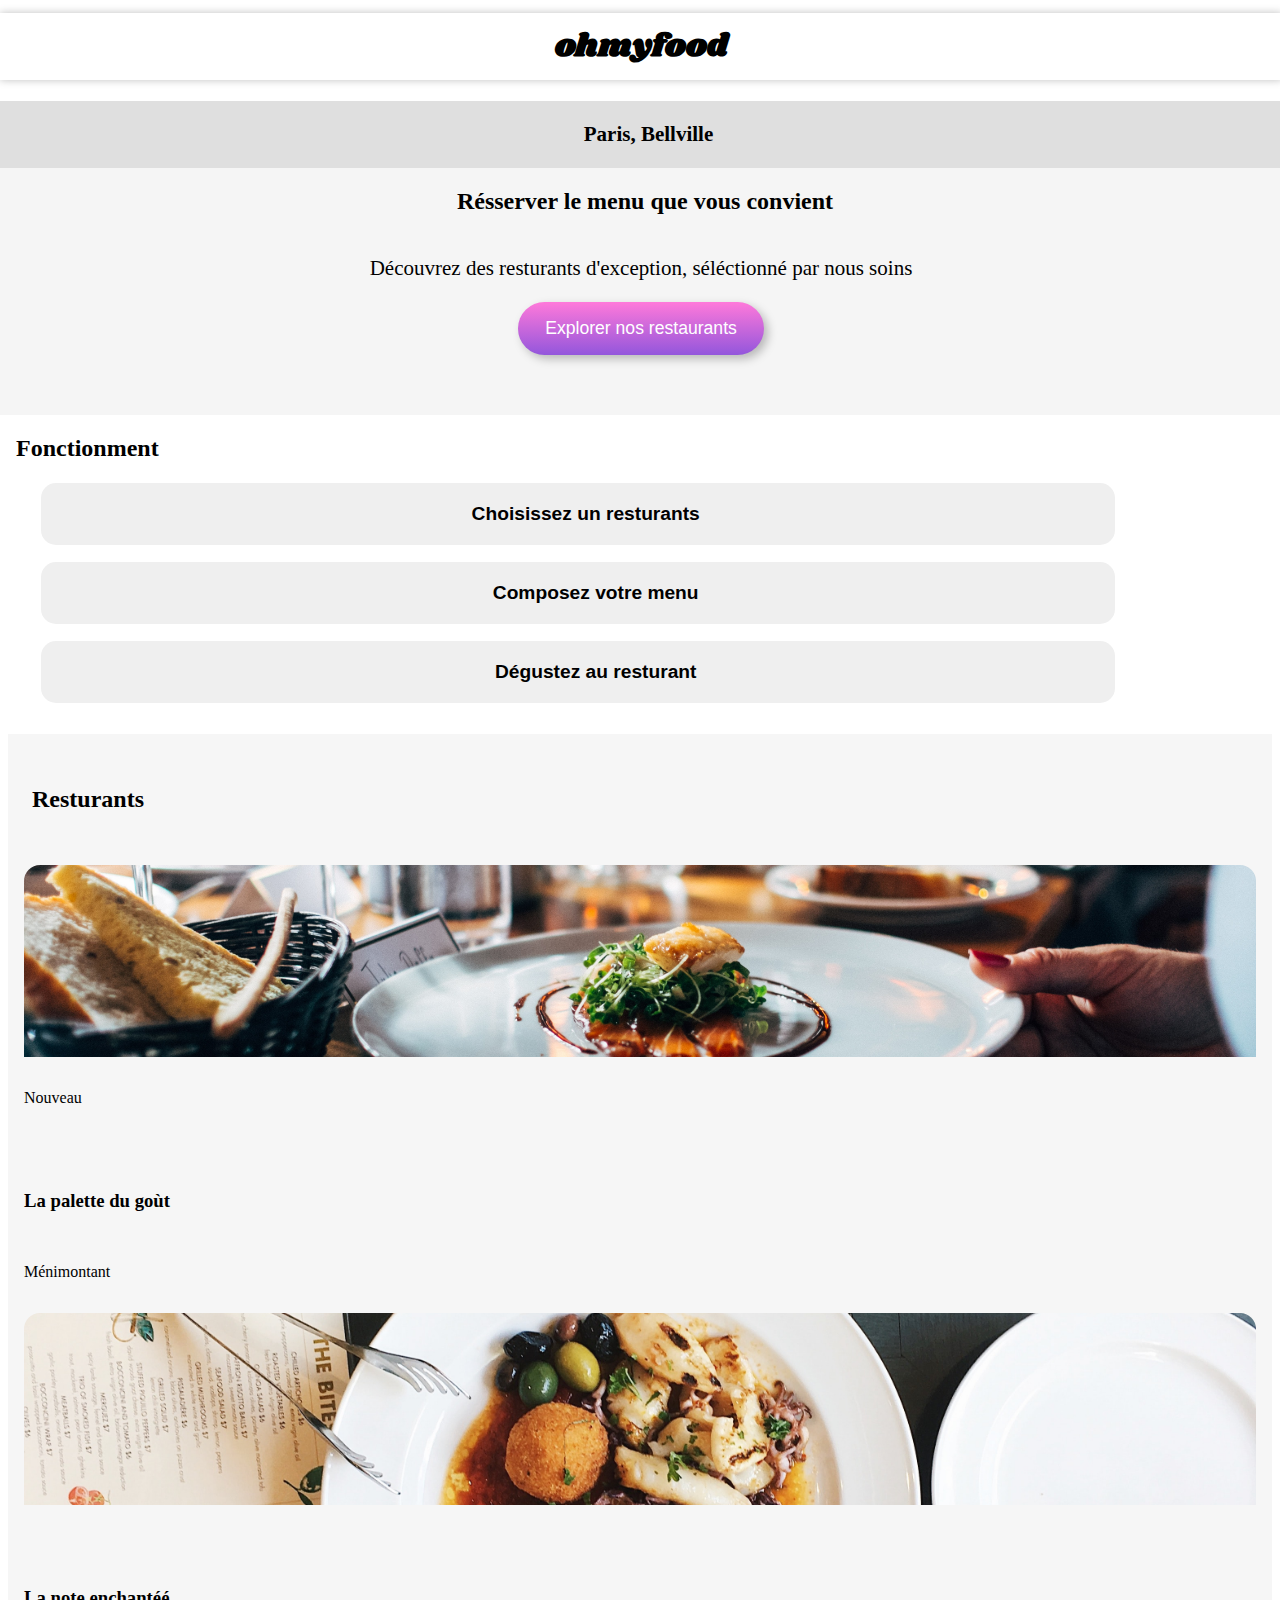
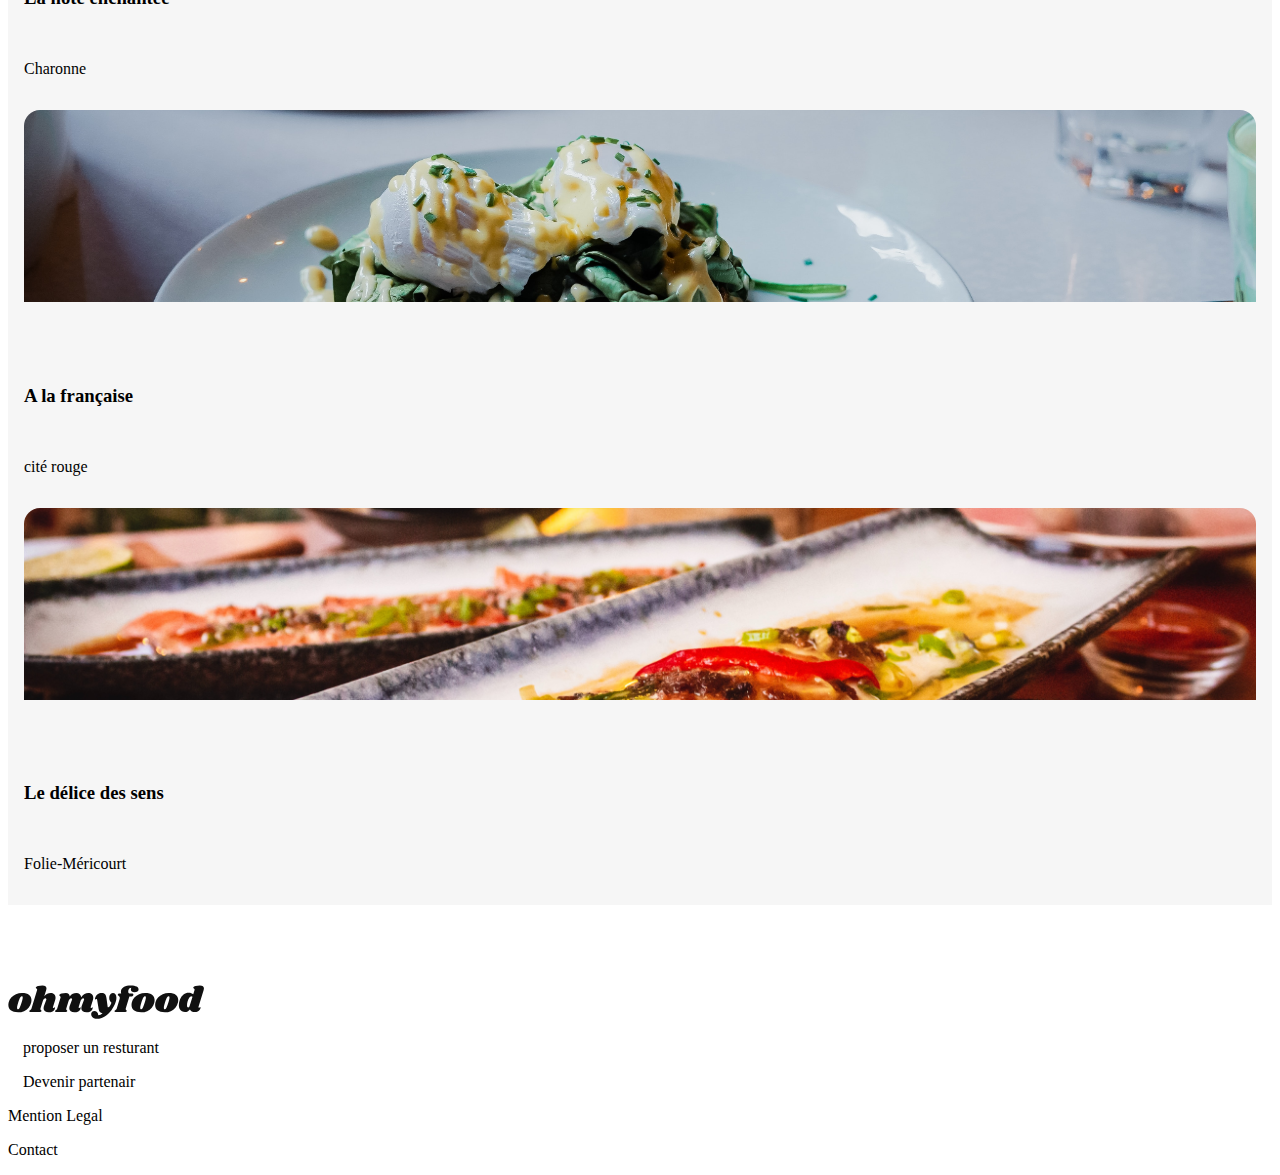
==== index.html @ fba5ff83 "header" ====
<!DOCTYPE html>
<html lang="en">
<head>
    <meta charset="UTF-8">
    <meta http-equiv="X-UA-Compatible" content="IE=edge">
    <meta name="viewport" content="width=device-width, initial-scale=1.0">
    <title>Ohmyfood</title>
    <!--font robot-->
    <link rel="preconnect" href="https://fonts.googleapis.com">
    <link rel="preconnect" href="https://fonts.gstatic.com" crossorigin>
    <link href="https://fonts.googleapis.com/css2?family=Roboto:ital,wght@0,100;0,300;0,400;0,500;1,300&display=swap" rel="stylesheet">
    <!--fontawsame-->
    <link rel="stylesheet" href="https://use.fontawesome.com/releases/v5.15.1/css/all.css" integrity="sha384-vp86vTRFVJgpjF9jiIGPEEqYqlDwgyBgEF109VFjmqGmIY/Y4HV4d3Gp2irVfcrp" crossorigin="anonymous" />
    <link rel="stylesheet" href="style.css"
</head>

<body>
    <header>
        <h1>ohmyfood</h1>
        <div class="head">
            <div class="paris">
                <p> <i class="fas fa-map-marker-alt"></i> Paris, Bellville </p>
            </div>
            <h2>Résserver le menu que vous convient</h2>
            <p>Découvrez des resturants d'exception, séléctionné par nous soins</p>
                <button type="reset" class="explorebtn">
                    <span class="btn1">Explorer nos restaurants</span>
                </button>
        </div>
    </header>
            
            <h2>Fonctionment</h2>

        <ol>
            <li class="li-list">
                <button type="submit"> <i class="fas fa-mobile-alt"></i> Choisissez un resturants</button>
            </li>
            <li class="li-list" >
                <button type="submit" class="btn2i"> <i class="fas fa-list-ul"></i> Composez votre menu</button>
            </li>
            <li class="li-list">
                <button type="submit" class="btn2i"> <i class="fas fa-store"></i> Dégustez au resturant</button>
            </li>
        </ol>

   
    <main>
        <section class="container">
            <div  class="cards">
                <h2>Resturants</h2>
                <img src="image/jay-wennington-N_Y88TWmGwA-unsplash.jpg" alt class="card-img">
                <span>Nouveau</span>
                <i class="fal fa-heart"></i>
                <h3>La palette du goùt</h3>
                Ménimontant
                <img src="image/stil-u2Lp8tXIcjw-unsplash.jpg" alt class="card-img"><i class="fal fa-heart"></i>
                <h3>La note enchantéé</h3>
                Charonne

                <img src="image/toa-heftiba-DQKerTsQwi0-unsplash.jpg" alt class="card-img"><i class="fal fa-heart"></i>
                <h3> A la française</h3>
                cité rouge
                <img src="image/louis-hansel-shotsoflouis-qNBGVyOCY8Q-unsplash.jpg" alt class="card-img"><i class="fal fa-heart"></i>
                <h3>Le délice des sens</h3>
                Folie-Méricourt
            </div>
        </section>
    </main>
    <!--footer-->
        <footer>
            <img src ="image/ohmyfood@2x.svg" alt="footerlogo">
            <p> <i class="fas fa-utensils"></i> proposer un resturant</p>
            <p><i class="fas fa-hands-helping"></i>Devenir partenair</p>
            <p>Mention Legal</p>
            <p>Contact</p>
        </footer>
</body>
</html>
---- style.css ----
@import url('https://fonts.googleapis.com/css2?family=Shrikhand&display=swap');

body html {
    font-family: 'Roboto', sans-serif;
    margin: 0px;
   
}
h1{
    font-family: 'Shrikhand', cursive;
    box-shadow: 0 0 0.5rem rgb(0 0 0 / 25%);
    padding:0.3em;
    text-align: center;
}

header{
    margin: -8px -10px 0px -8px;
}

.head{
    display:flex;
    align-items: center;
    flex-direction: column;
    background-color:#80808014;
    padding-bottom:60px ;
}
.head p {
    font-size: 21px;
    text-align: center;
   
}
.head h2{
    font-size: 1.5em;
    text-align: center;
    padding-right: 3em;
    padding-left: 3em;
}
.explorebtn{
    background-image: linear-gradient(0deg, #9356DC, #FF79DA);
    box-shadow: 0.25rem 0.25rem 10px rgb(0 0 0 / 25%);
    width: 14em;
    min-height: 3em;
    border-radius: 100px;
    border: none;
    font-size: 1.1em;
    font-weight: 500;
    color: white;
}

.paris{
    background-color:#80808030;
    width: 100%;
    font-weight: 700;
    
}
.paris i {
    margin-right: 15px;
}


/* Navigation*/


ol{
    display: flex;
    flex-direction: column;
    list-style: none;
    width: 85%;
}
.li-list{
    counter-increment: compteList 1;
}
/*li{
    padding:2px 2px 2px 2px;
    margin:2px 2px 2px 2px;
    list-style: none;
}*/

h2{
    margin-left:8px ;
}


li button{
    width: 100%;
    border-radius: 15px;
    padding: 20px;
    margin: 2px 0px 15px -7px;
    border:none;
    font-size: 1.2em;
    font-weight: 700;
}

i{
    margin-right: 15px;
}
.btn2i i{
    margin-right: 35px
}
i:hover{
    color: #9356DC ;
}

/* main*/

.container{
    background-color: #f6f6f6;
    padding: 2rem 1rem;
}
.cards{
    display: grid;
    grid-template-columns: repeat(1,1fr);
    row-gap: 2em;
}
.card-img{
    height: 12rem;
    width: 100%;
    object-fit: cover;
    border-radius: 1rem 1rem 0 0;
}
/*footer*/

footer{
    padding-top: 5em;
}
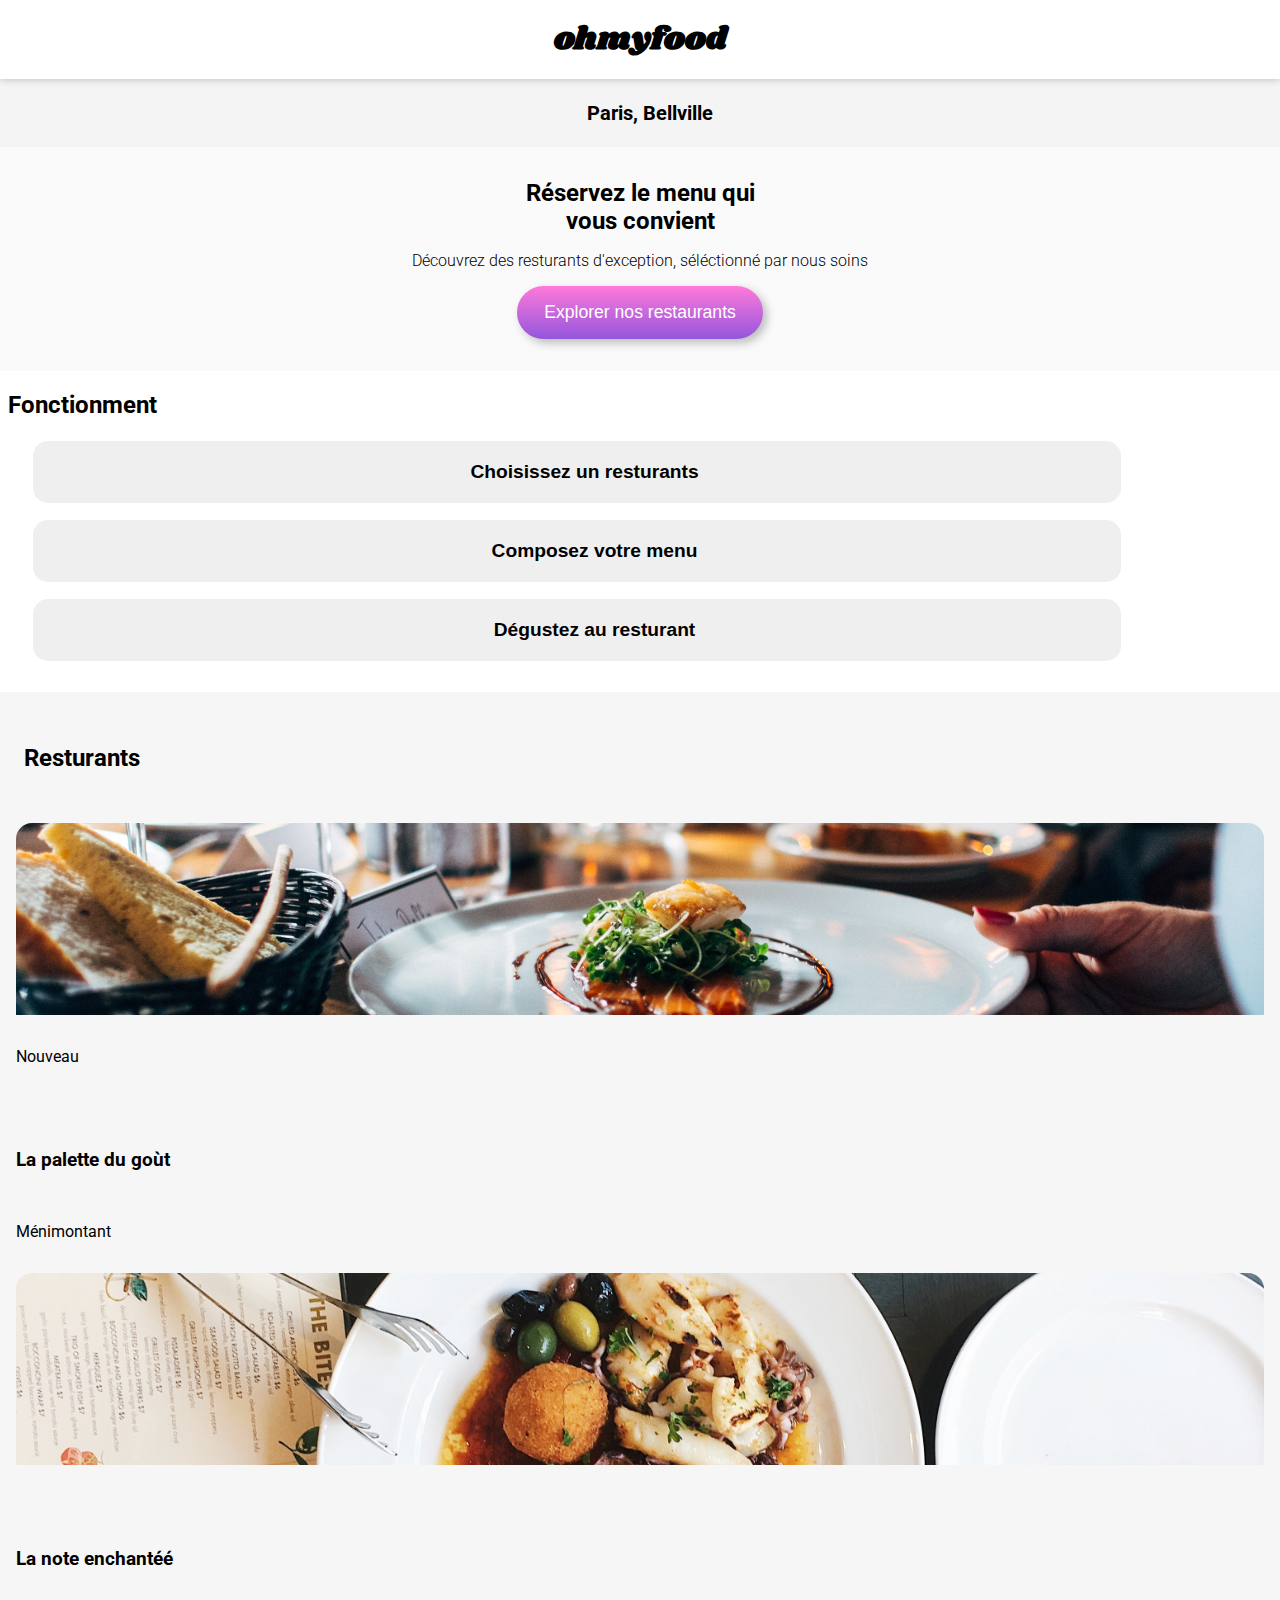
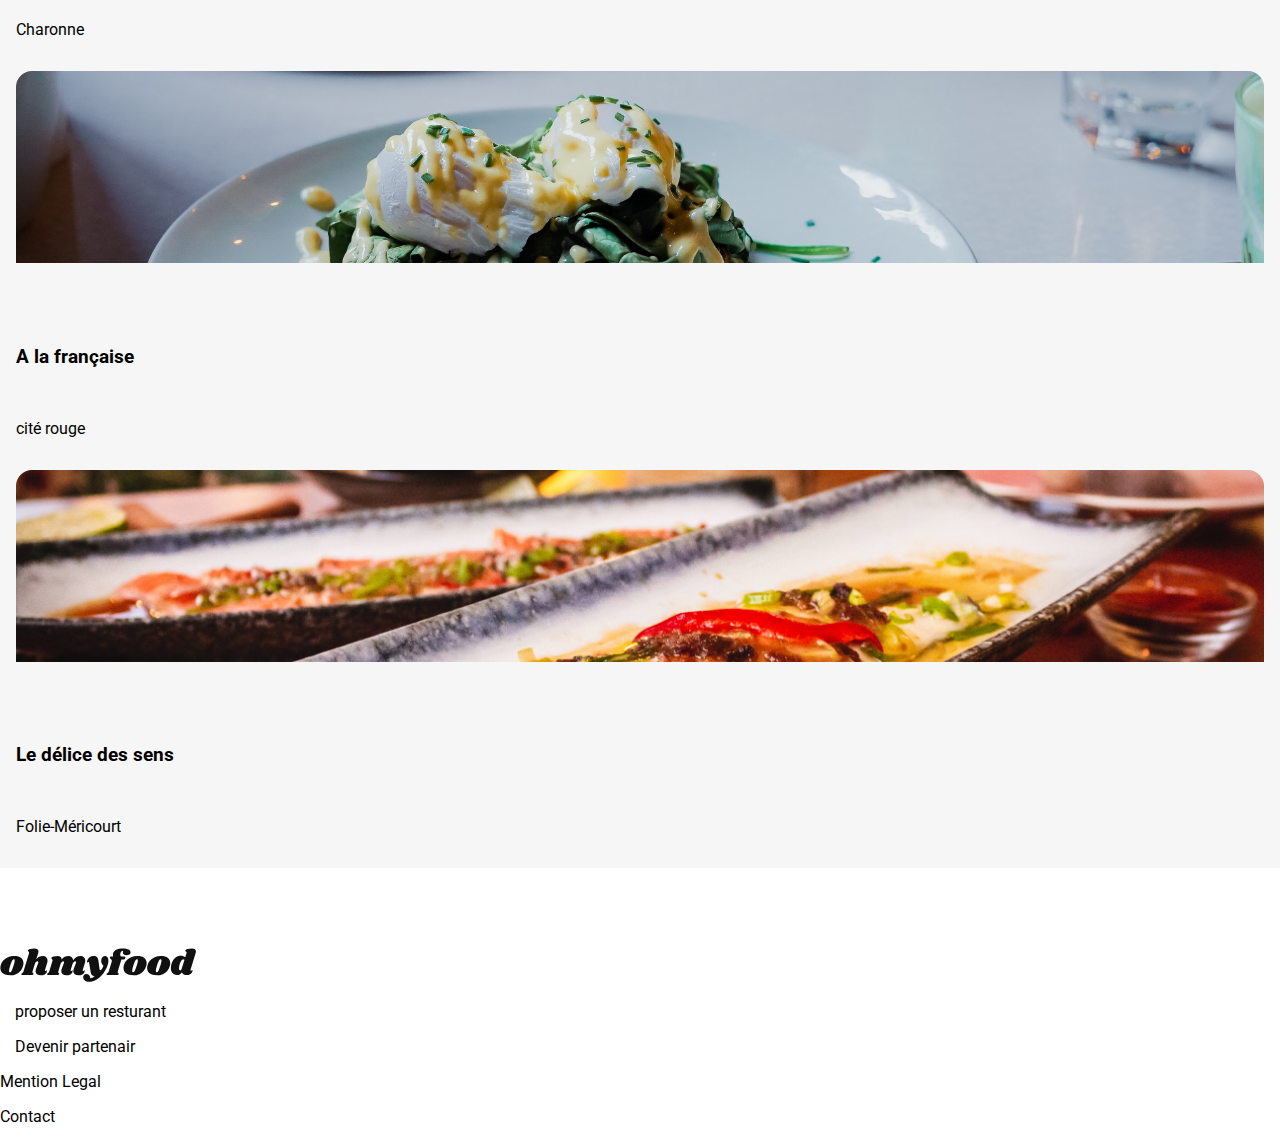
==== commit 703c4f9e: "edit" ====
--- a/index.html
+++ b/index.html
@@ -11,24 +11,24 @@
     <link href="https://fonts.googleapis.com/css2?family=Roboto:ital,wght@0,100;0,300;0,400;0,500;1,300&display=swap" rel="stylesheet">
     <!--fontawsame-->
     <link rel="stylesheet" href="https://use.fontawesome.com/releases/v5.15.1/css/all.css" integrity="sha384-vp86vTRFVJgpjF9jiIGPEEqYqlDwgyBgEF109VFjmqGmIY/Y4HV4d3Gp2irVfcrp" crossorigin="anonymous" />
-    <link rel="stylesheet" href="style.css"
+    <link rel="stylesheet" href="style.css">
 </head>
 
 <body>
     <header>
         <h1>ohmyfood</h1>
-        <div class="head">
-            <div class="paris">
-                <p> <i class="fas fa-map-marker-alt"></i> Paris, Bellville </p>
-            </div>
-            <h2>Résserver le menu que vous convient</h2>
+    </header>
+    <section>
+        <div class="city">
+            <p> <i class="fas fa-map-marker-alt"></i> Paris, Bellville </p>
+        </div>
+        <div class="explore">
+            <h2>Réservez le menu qui<br> vous convient</h2>
             <p>Découvrez des resturants d'exception, séléctionné par nous soins</p>
                 <button type="reset" class="explorebtn">
                     <span class="btn1">Explorer nos restaurants</span>
                 </button>
         </div>
-    </header>
-            
             <h2>Fonctionment</h2>
 
         <ol>
@@ -42,6 +42,7 @@
                 <button type="submit" class="btn2i"> <i class="fas fa-store"></i> Dégustez au resturant</button>
             </li>
         </ol>
+    </section>
 
    
     <main>
--- a/style.css
+++ b/style.css
@@ -1,6 +1,6 @@
 @import url('https://fonts.googleapis.com/css2?family=Shrikhand&display=swap');
 
-body html {
+body {
     font-family: 'Roboto', sans-serif;
     margin: 0px;
    
@@ -8,34 +8,37 @@
 h1{
     font-family: 'Shrikhand', cursive;
     box-shadow: 0 0 0.5rem rgb(0 0 0 / 25%);
-    padding:0.3em;
+    padding:0.5em;
     text-align: center;
+    position: relative;
+    margin: 0px;
+}
+.city{
+    background-color:#80808017;
+    width: 100%;
+    font-weight: 700;
+    text-align: center;
+    font-size: 20px;
+    padding: 2px;
+   
+    
+}
+.explore{
+    text-align: center;
+    background-color: #fafafa;
+    padding: 2rem;
 }
 
-header{
-    margin: -8px -10px 0px -8px;
+.explore h2{
+    font-size: 1.5rem;
+    margin:0px
 }
-
-.head{
-    display:flex;
-    align-items: center;
-    flex-direction: column;
-    background-color:#80808014;
-    padding-bottom:60px ;
-}
-.head p {
-    font-size: 21px;
-    text-align: center;
-   
-}
-.head h2{
-    font-size: 1.5em;
-    text-align: center;
-    padding-right: 3em;
-    padding-left: 3em;
+.explore p{
+    font-weight: 300;
+    
 }
 .explorebtn{
-    background-image: linear-gradient(0deg, #9356DC, #FF79DA);
+    background-image: linear-gradient(#FF79DA, #9356DC );
     box-shadow: 0.25rem 0.25rem 10px rgb(0 0 0 / 25%);
     width: 14em;
     min-height: 3em;
@@ -46,15 +49,7 @@
     color: white;
 }
 
-.paris{
-    background-color:#80808030;
-    width: 100%;
-    font-weight: 700;
-    
-}
-.paris i {
-    margin-right: 15px;
-}
+
 
 
 /* Navigation*/
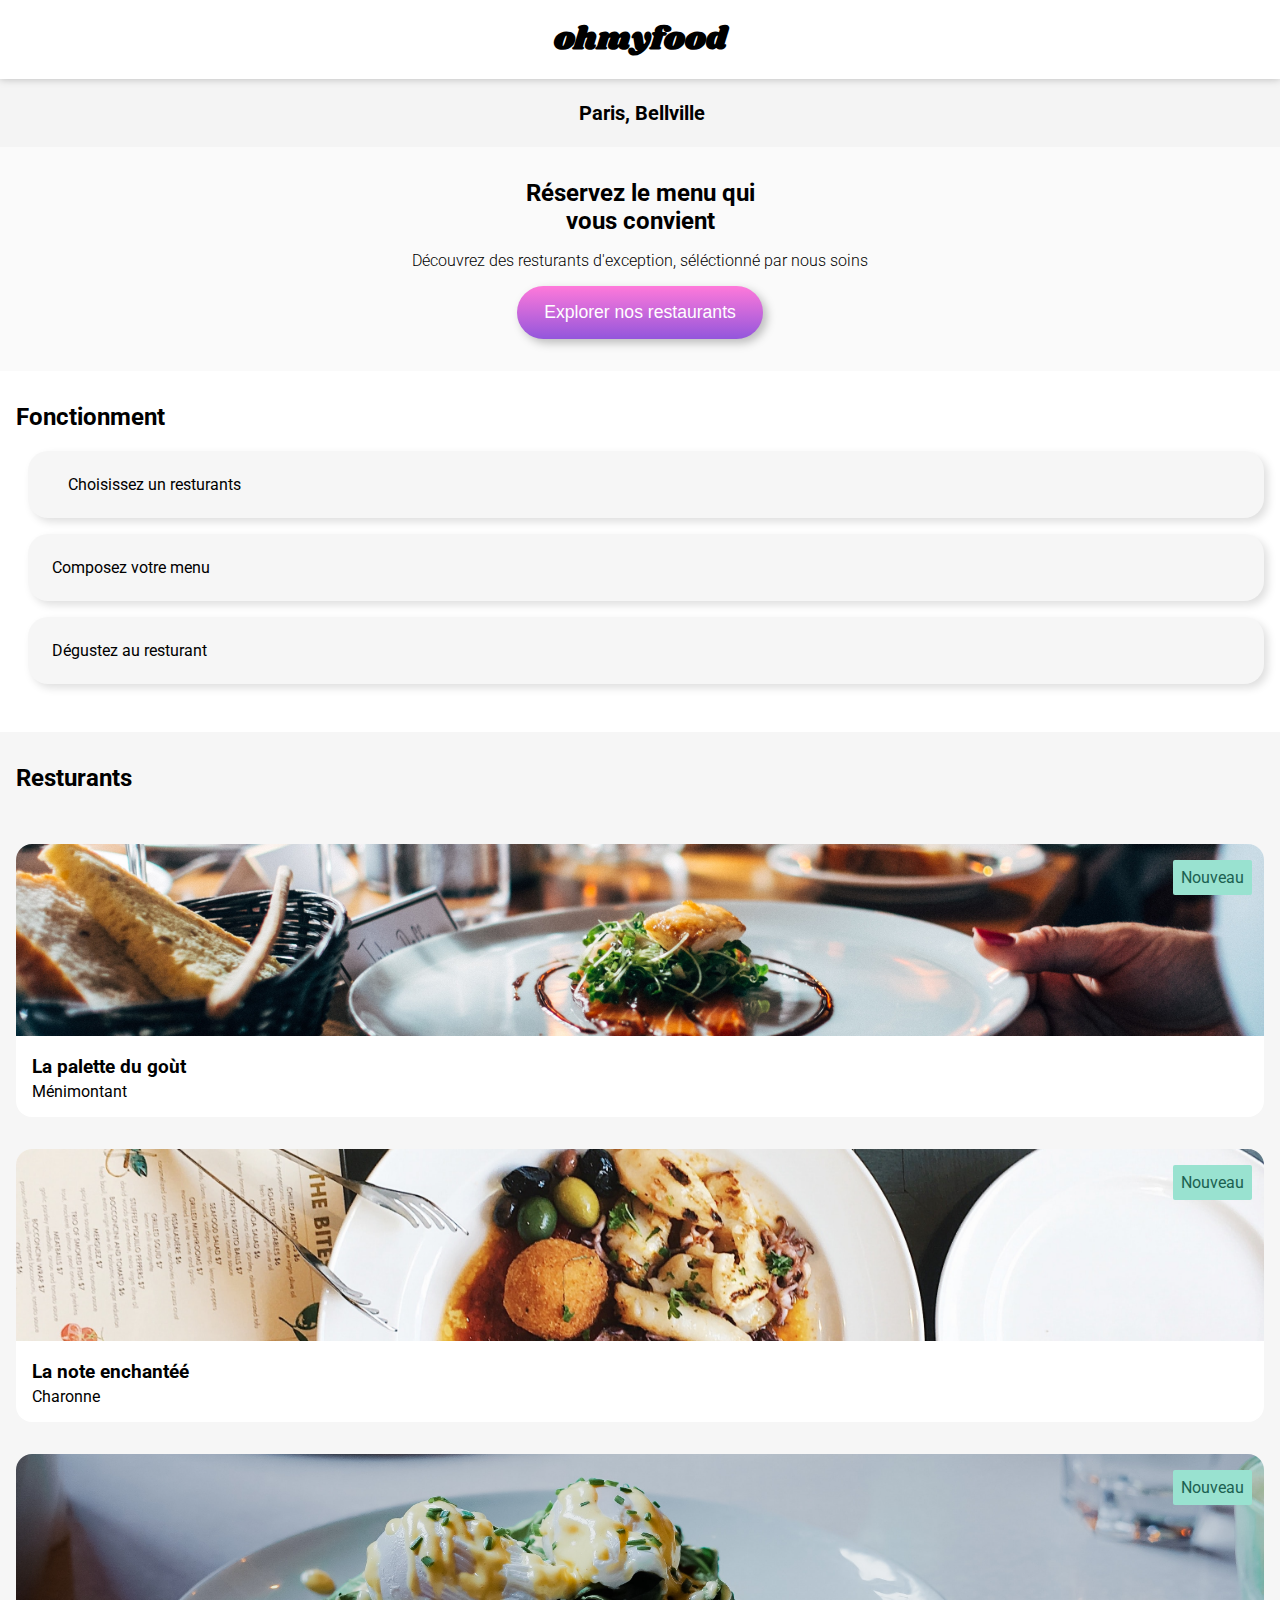
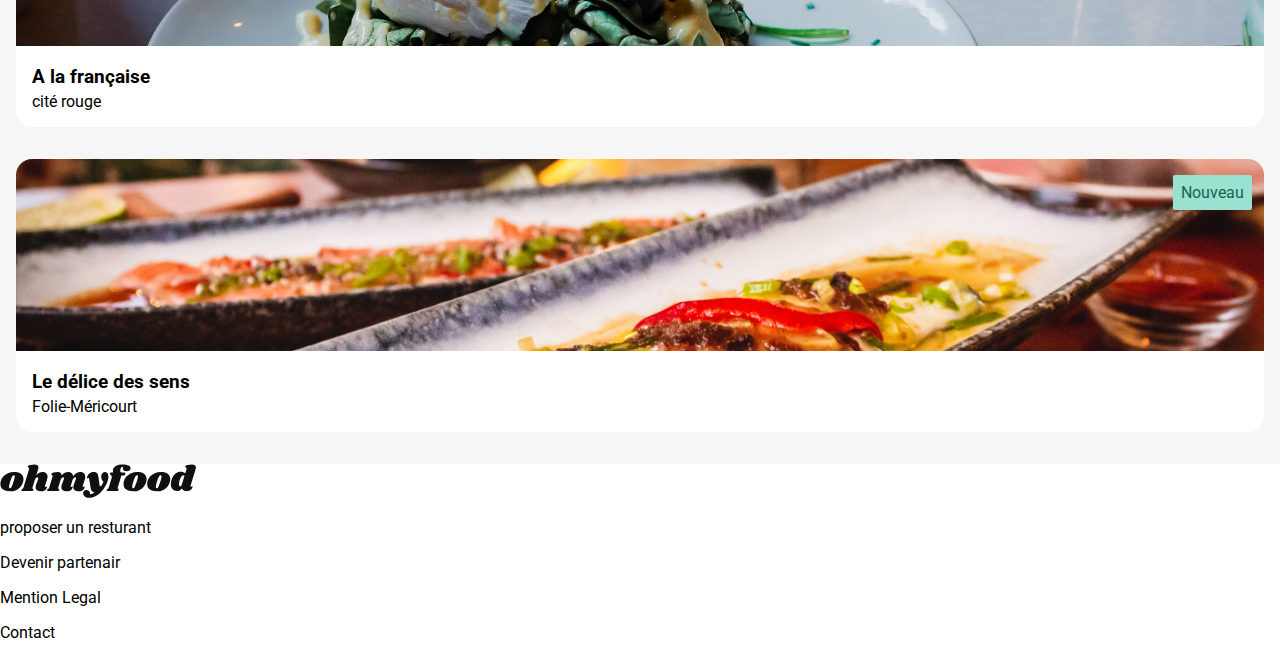
==== commit d090e308: "changment" ====
--- a/index.html
+++ b/index.html
@@ -29,41 +29,87 @@
                     <span class="btn1">Explorer nos restaurants</span>
                 </button>
         </div>
+    </section>
+    <section class="main-list">
+        <div class="container">
             <h2>Fonctionment</h2>
 
-        <ol>
+        <ol class="ol-list">
             <li class="li-list">
-                <button type="submit"> <i class="fas fa-mobile-alt"></i> Choisissez un resturants</button>
+                <i class="fas fa-mobile-alt i-icon" aria-hidden="true"></i> 
+                <span>Choisissez un resturants</span>
             </li>
             <li class="li-list" >
-                <button type="submit" class="btn2i"> <i class="fas fa-list-ul"></i> Composez votre menu</button>
+                <i class="fas fa-list-ul"></i> 
+                <span>Composez votre menu</span>
             </li>
             <li class="li-list">
-                <button type="submit" class="btn2i"> <i class="fas fa-store"></i> Dégustez au resturant</button>
+                <i class="fas fa-store"></i>
+                <span> Dégustez au resturant</span>
             </li>
         </ol>
+        </div>
     </section>
 
    
     <main>
-        <section class="container">
-            <div  class="cards">
-                <h2>Resturants</h2>
-                <img src="image/jay-wennington-N_Y88TWmGwA-unsplash.jpg" alt class="card-img">
-                <span>Nouveau</span>
-                <i class="fal fa-heart"></i>
-                <h3>La palette du goùt</h3>
-                Ménimontant
-                <img src="image/stil-u2Lp8tXIcjw-unsplash.jpg" alt class="card-img"><i class="fal fa-heart"></i>
-                <h3>La note enchantéé</h3>
-                Charonne
-
-                <img src="image/toa-heftiba-DQKerTsQwi0-unsplash.jpg" alt class="card-img"><i class="fal fa-heart"></i>
-                <h3> A la française</h3>
-                cité rouge
-                <img src="image/louis-hansel-shotsoflouis-qNBGVyOCY8Q-unsplash.jpg" alt class="card-img"><i class="fal fa-heart"></i>
-                <h3>Le délice des sens</h3>
-                Folie-Méricourt
+        <section class="restaurants">
+            <div class="container">
+                <div  class="cards">
+                    <h2>Resturants</h2>
+                        <a class="card" href="#">
+                        <img src="image/jay-wennington-N_Y88TWmGwA-unsplash.jpg" alt class="card-img">
+                        <span class="new">Nouveau</span>
+                            <footer class="card-footer">
+                                <div class="card-div">
+                                    <h3 class="card-name">La palette du goùt</h3>
+                                    <span class="card-title"> Ménimontant</span>
+                                </div>
+                                <div class="card-btn">
+                                    <i class="card__like fa-2x fa-heart far card-like menu__like--noBg" aria-hidden="true"></i>
+                                </div>
+                            </footer>
+                        </a>
+                        <a class="card" href="#">
+                            <img src="image/stil-u2Lp8tXIcjw-unsplash.jpg" alt class="card-img">
+                            <span class="new">Nouveau</span> 
+                            <footer class="card-footer">
+                                <div class="card-div">
+                                    <h3 class="card-name">La note enchantéé</h3>
+                                    <span class="card-title"> Charonne</span>
+                                </div>
+                                <div class="card-btn">
+                                    <i class="card__like fa-2x fa-heart far card-like menu__like--noBg" aria-hidden="true"></i>
+                                </div>
+                            </footer>
+                        </a>
+                        <a class="card" href="#">
+                            <img src="image/toa-heftiba-DQKerTsQwi0-unsplash.jpg" alt class="card-img">
+                            <span class="new">Nouveau</span> 
+                            <footer class="card-footer">
+                                <div class="card-div">
+                                    <h3 class="card-name">A la française</h3>
+                                    <span class="card-title"> cité rouge</span>
+                                </div>
+                                <div class="card-btn">
+                                    <i class="card__like fa-2x fa-heart far card-like menu__like--noBg" aria-hidden="true"></i>
+                                </div>
+                            </footer>
+                        </a>
+                        <a class="card" href="#">
+                            <img src="image/louis-hansel-shotsoflouis-qNBGVyOCY8Q-unsplash.jpg" alt class="card-img">
+                            <span class="new">Nouveau</span> 
+                            <footer class="card-footer">
+                                <div class="card-div">
+                                    <h3 class="card-name">Le délice des sens</h3>
+                                    <span class="card-title">Folie-Méricourt</span>
+                                </div>
+                                <div class="card-btn">
+                                    <i class="card__like fa-2x fa-heart far card-like menu__like--noBg" aria-hidden="true"></i>
+                                </div>
+                            </footer>
+                        </a>
+                </div>
             </div>
         </section>
     </main>
--- a/style.css
+++ b/style.css
@@ -52,68 +52,160 @@
 
 
 
-/* Navigation*/
-
-
-ol{
-    display: flex;
-    flex-direction: column;
+/* Fonctionment*/
+
+.main-list{
+    padding:2rem 1rem;
+}
+
+.container{
+    max-width: 1280px;
+    margin: auto;
+    position: relative;
+}
+h2{
+    margin-top:0px ;
+}
+
+.ol-list{
+    margin: 0;
+    padding: 0;
     list-style: none;
-    width: 85%;
-}
+    
+}
+.li-list:hover{
+    transform: scale(1.02);
+    background-color: #acacac;
+
+}
+
+.li-list ::before{
+       /* counter-increment: list;
+        content: counter(list);*/
+        background: #9356dc;
+        height: 1.5rem;
+        width: 1.5rem;
+        border-radius: 100px;
+        display: flex;
+        justify-content: center;
+        align-items: center;
+        color: #fff;
+        position: absolute;
+        left: -0.75rem;
+}
+
 .li-list{
-    counter-increment: compteList 1;
-}
-/*li{
-    padding:2px 2px 2px 2px;
-    margin:2px 2px 2px 2px;
-    list-style: none;
-}*/
-
-h2{
-    margin-left:8px ;
-}
-
-
-li button{
-    width: 100%;
-    border-radius: 15px;
-    padding: 20px;
-    margin: 2px 0px 15px -7px;
-    border:none;
-    font-size: 1.2em;
-    font-weight: 700;
-}
-
-i{
-    margin-right: 15px;
-}
-.btn2i i{
-    margin-right: 35px
-}
-i:hover{
-    color: #9356DC ;
-}
-
-/* main*/
-
-.container{
+    padding: 1.5rem;
+    margin: 1rem 0 1rem 0.75rem;
+    box-shadow: 0.25rem 0.25rem 0.5rem rgb(0 0 0 / 13%);
+    border-radius: 1.25rem;
+    background-color: #f6f6f6;
+    display: flex;
+    position: relative;
+}
+
+.i-icon{
+    margin-right: 1rem;
+    color: #7e7e7e;
+}
+
+/*Resturants*/
+
+
+.restaurants {
     background-color: #f6f6f6;
     padding: 2rem 1rem;
 }
-.cards{
+.cards {
     display: grid;
     grid-template-columns: repeat(1,1fr);
-    row-gap: 2em;
-}
-.card-img{
+    column-gap: 2rem;
+    row-gap: 2rem;
+}
+
+.card {
+    background-color: #fff;
+    border-radius: 1rem;
+    position: relative;
+    text-decoration: none;
+    color: inherit;
+    display: block;
+}
+
+.card-img {
     height: 12rem;
     width: 100%;
+    border: 0 solid transparent;
+    border-radius: 1rem 1rem 0 0;
+    box-shadow: none;
     object-fit: cover;
-    border-radius: 1rem 1rem 0 0;
-}
-/*footer*/
-
-footer{
-    padding-top: 5em;
-}+}
+
+
+.new {
+    background-color: #99e2d0;
+    color: #1b6150;
+    padding: 0.5rem;
+    border-radius: 0.125rem;
+    position: absolute;
+    top: 1rem;
+    right: 0.75rem;
+}
+
+.card-footer {
+    padding: 1rem;
+    position: relative;
+    display: flex;
+    align-items: center;
+}
+.card-div{
+    flex: 1
+}
+.card-name{
+    margin: 0 0 0.25rem;
+}
+.card-title{
+    margin: 0;
+}
+/*.card-btn{
+    height: 2rem;
+    width: 2rem;
+    background-color: initial;
+    border: 0 solid transparent;
+    padding: 0;
+    display: flex;
+    align-items: center;
+    justify-content: center;
+    cursor: pointer;
+    position: relative;
+    background-color: #000;
+}*/
+
+/*
+.card-btn:before, .card-like {
+    position: absolute;
+    top: 0;
+    left: 0;
+    height: 100%;
+    width: 100%;
+}
+
+.card-btn:before {
+    opacity: 0;
+    transition: .5s;
+    content: "";
+    background: linear-gradient(
+0deg,#9356dc,#ff79da);
+}
+
+.card-like {
+    transition-duration: .25s;
+    background-color: #f6f6f6;
+    display: flex;
+    align-items: center;
+    justify-content: center;
+    mix-blend-mode: lighten;
+}
+
+
+/*footer*/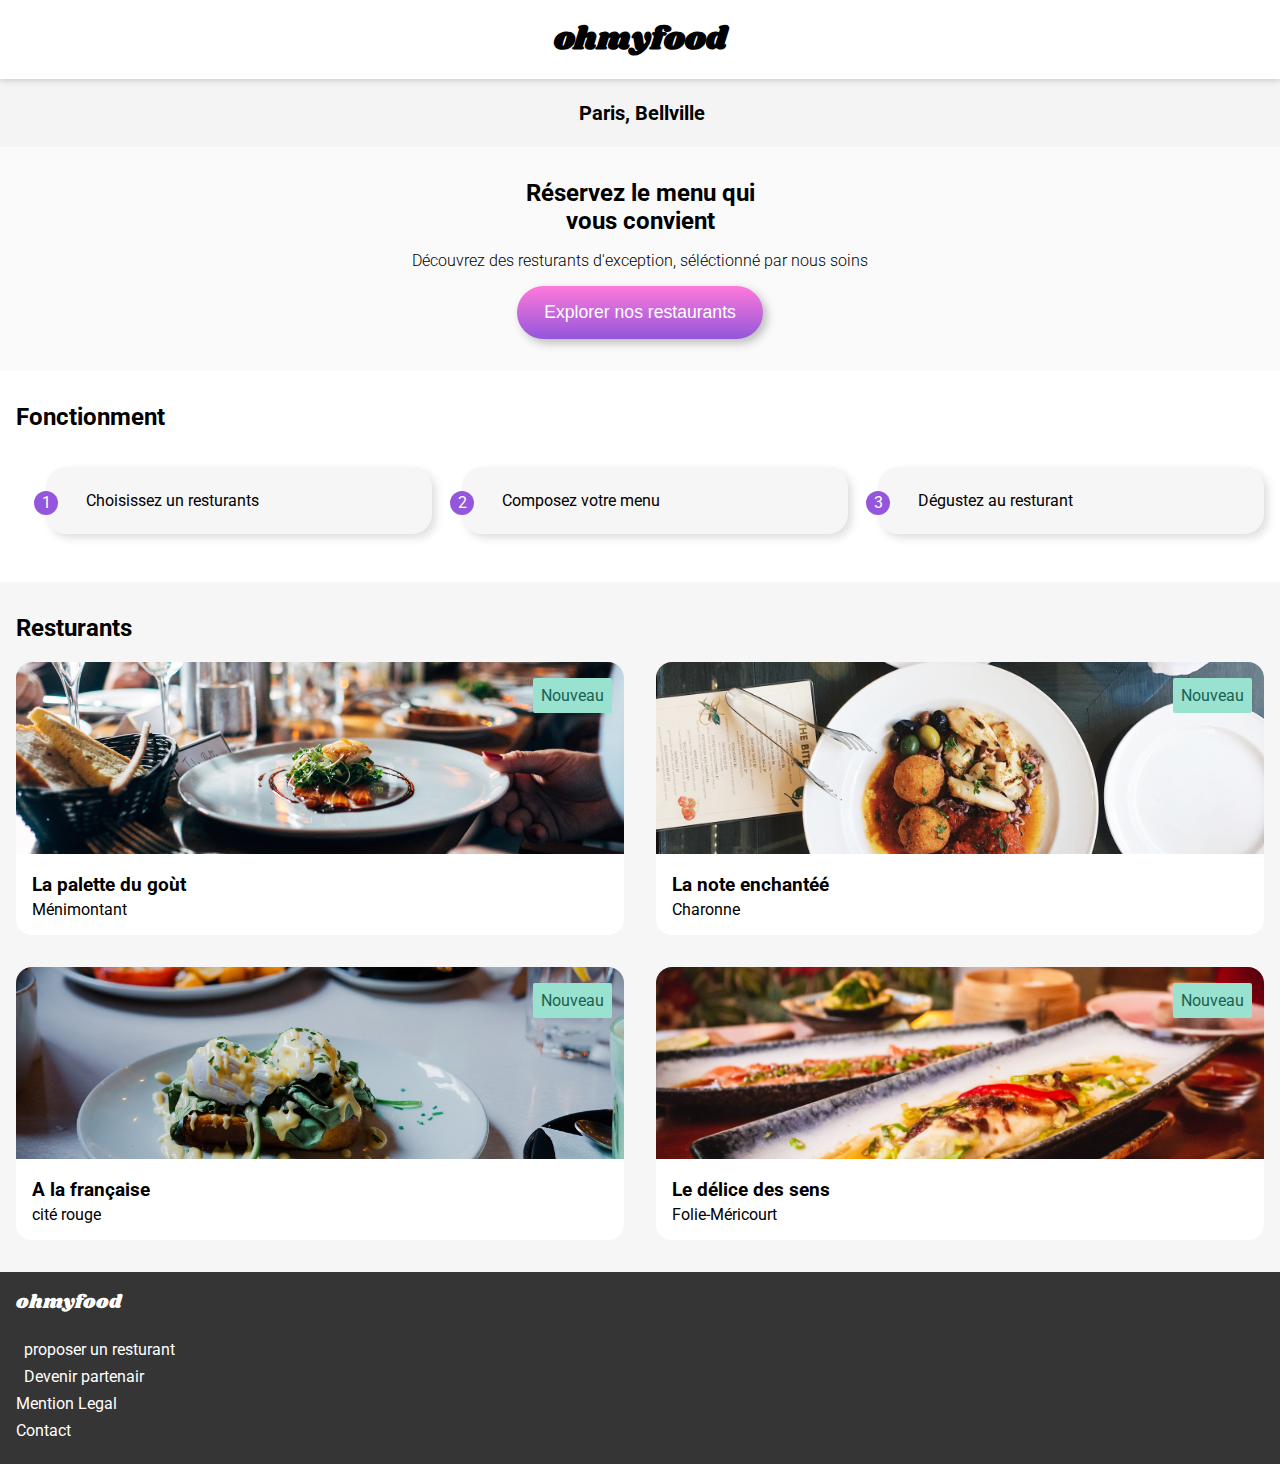
==== commit 7144bedd: "La note enchantée" ====
--- a/index.html
+++ b/index.html
@@ -32,22 +32,24 @@
     </section>
     <section class="main-list">
         <div class="container">
+            <!--fonctionment-->
             <h2>Fonctionment</h2>
-
-        <ol class="ol-list">
-            <li class="li-list">
-                <i class="fas fa-mobile-alt i-icon" aria-hidden="true"></i> 
-                <span>Choisissez un resturants</span>
-            </li>
-            <li class="li-list" >
-                <i class="fas fa-list-ul"></i> 
-                <span>Composez votre menu</span>
-            </li>
-            <li class="li-list">
-                <i class="fas fa-store"></i>
-                <span> Dégustez au resturant</span>
-            </li>
-        </ol>
+                <div classs="animation">
+                    <ol class="ol-list">
+                        <li class="li-list">
+                            <i class="fas fa-mobile-alt i-icon" aria-hidden="true"></i> 
+                            <span class="span-hovers">Choisissez un resturants</span>
+                        </li>
+                        <li class="li-list" >
+                            <i class="fas fa-list-ul i-icon"></i> 
+                            <span>Composez votre menu</span>
+                        </li>
+                        <li class="li-list">
+                            <i class="fas fa-store i-icon"></i>
+                            <span> Dégustez au resturant</span>
+                        </li>
+                    </ol>
+                </div>
         </div>
     </section>
 
@@ -55,9 +57,9 @@
     <main>
         <section class="restaurants">
             <div class="container">
+                <h2>Resturants</h2>
                 <div  class="cards">
-                    <h2>Resturants</h2>
-                        <a class="card" href="#">
+                        <a class="card" href="palette du gout.html">
                         <img src="image/jay-wennington-N_Y88TWmGwA-unsplash.jpg" alt class="card-img">
                         <span class="new">Nouveau</span>
                             <footer class="card-footer">
@@ -66,7 +68,8 @@
                                     <span class="card-title"> Ménimontant</span>
                                 </div>
                                 <div class="card-btn">
-                                    <i class="card__like fa-2x fa-heart far card-like menu__like--noBg" aria-hidden="true"></i>
+                                    <i class="far fa-heart"></i>
+                                    <i class="fas fa-heart"></i>
                                 </div>
                             </footer>
                         </a>
@@ -79,7 +82,8 @@
                                     <span class="card-title"> Charonne</span>
                                 </div>
                                 <div class="card-btn">
-                                    <i class="card__like fa-2x fa-heart far card-like menu__like--noBg" aria-hidden="true"></i>
+                                    <i class="far fa-heart"></i>
+                                    <i class="fas fa-heart"></i>
                                 </div>
                             </footer>
                         </a>
@@ -92,7 +96,8 @@
                                     <span class="card-title"> cité rouge</span>
                                 </div>
                                 <div class="card-btn">
-                                    <i class="card__like fa-2x fa-heart far card-like menu__like--noBg" aria-hidden="true"></i>
+                                    <i class="far fa-heart"></i>
+                                    <i class="fas fa-heart"></i>
                                 </div>
                             </footer>
                         </a>
@@ -105,7 +110,8 @@
                                     <span class="card-title">Folie-Méricourt</span>
                                 </div>
                                 <div class="card-btn">
-                                    <i class="card__like fa-2x fa-heart far card-like menu__like--noBg" aria-hidden="true"></i>
+                                    <i class="far fa-heart"></i>
+                                    <i class="fas fa-heart"></i>
                                 </div>
                             </footer>
                         </a>
@@ -114,12 +120,28 @@
         </section>
     </main>
     <!--footer-->
-        <footer>
-            <img src ="image/ohmyfood@2x.svg" alt="footerlogo">
-            <p> <i class="fas fa-utensils"></i> proposer un resturant</p>
-            <p><i class="fas fa-hands-helping"></i>Devenir partenair</p>
-            <p>Mention Legal</p>
-            <p>Contact</p>
+        <footer class="end-footer">
+            <div class="container">
+            <span class="footer-logo">ohmyfood</span>
+            <ul class="food-list">
+                <li class="footer-li">
+                    <a class="footer-link" href="#"><i class="fas fa-utensils footer-icon" ></i>
+                        proposer un resturant
+                    </a>
+                </li>
+                <li class="footer-li">
+                    <a class="footer-link" href="#"><i class="fas fa-hands-helping footer-icon"></i>
+                        Devenir partenair
+                    </a>
+                </li>
+                    <a class="footer-link" href="#">
+                <li class="footer-li">Mention Legal</li>
+                    </a>
+                    <a class="footer-link" href="mailto:contact@ohmyfood.com">
+                <li class="footer-li">Contact</li>
+                    </a>
+            </ul>
+        </div>
         </footer>
 </body>
 </html>--- a/style.css
+++ b/style.css
@@ -47,10 +47,13 @@
     font-size: 1.1em;
     font-weight: 500;
     color: white;
-}
-
-
-
+    
+}
+.explorebtn:hover{
+    cursor: pointer;
+    transform: scale(1.02);
+    opacity: 0.9;
+}
 
 /* Fonctionment*/
 
@@ -71,17 +74,24 @@
     margin: 0;
     padding: 0;
     list-style: none;
-    
-}
-.li-list:hover{
-    transform: scale(1.02);
-    background-color: #acacac;
-
-}
-
-.li-list ::before{
-       /* counter-increment: list;
-        content: counter(list);*/
+    counter-reset: compteListe;  
+}
+
+.li-list{
+        padding: 1.5rem;
+        margin: 1rem 0 1rem .75rem;
+        box-shadow: 0.25rem 0.25rem 0.5rem rgb(0 0 0 / 13%);
+        border-radius: 1.25rem;
+        background-color: #f6f6f6;
+        display: flex;
+        position: relative;
+        
+}
+
+.li-list::before{
+    
+    counter-increment: compteListe ;
+    content: counter(compteListe) " ";
         background: #9356dc;
         height: 1.5rem;
         width: 1.5rem;
@@ -103,11 +113,21 @@
     display: flex;
     position: relative;
 }
+.li-list:hover{
+    transform: scale(1.02);
+    background-image: linear-gradient(#d8b7cf, #bc9ee0 );
+
+}
+.li-list:hover
+.i-icon{
+    color:#9356dc;
+}
 
 .i-icon{
     margin-right: 1rem;
     color: #7e7e7e;
 }
+
 
 /*Resturants*/
 
@@ -167,7 +187,33 @@
 .card-title{
     margin: 0;
 }
-/*.card-btn{
+
+
+.card-btn{
+    font-size: 30px;
+    
+}
+.card-btn .fas{
+    position: absolute;
+    color: transparent;
+    background-image: linear-gradient(0deg,#9356dc,#ff79da);
+    background-clip: text;
+    -webkit-background-clip: text;
+    top:21px;
+    right:15px;
+    opacity: 0;
+    transition: 1s;
+    font-size: 32px;
+}
+.card-btn .fas:hover{
+    opacity: 1;
+}
+.card-btn .far:hover{
+    opacity: 0;
+}
+/*
+
+.card-btn{
     height: 2rem;
     width: 2rem;
     background-color: initial;
@@ -178,11 +224,11 @@
     justify-content: center;
     cursor: pointer;
     position: relative;
-    background-color: #000;
-}*/
-
-/*
-.card-btn:before, .card-like {
+    background-color:black;
+}
+
+
+card-btn:before, .card-like {
     position: absolute;
     top: 0;
     left: 0;
@@ -190,17 +236,17 @@
     width: 100%;
 }
 
-.card-btn:before {
+
+.card-btn{
     opacity: 0;
     transition: .5s;
     content: "";
-    background: linear-gradient(
-0deg,#9356dc,#ff79da);
+    background: linear-gradient(0deg,#9356dc,#ff79da);
 }
 
 .card-like {
     transition-duration: .25s;
-    background-color: #f6f6f6;
+    background-color: #691919;
     display: flex;
     align-items: center;
     justify-content: center;
@@ -208,4 +254,53 @@
 }
 
 
-/*footer*/+/*footer*/
+.end-footer{
+    background-color: #353535;
+}
+.end-footer .container {
+    display: flex;
+    flex-direction: column;
+    padding: 1rem;
+}
+.footer-logo {
+    color: #fff;
+    font-family: Shrikhand,"cursive";
+    font-size: 1.2rem;
+    margin: 0 0 1rem;
+}
+.food-list {
+    list-style: none;
+    padding: 0;
+    margin: 0;
+}
+.footer-li{
+        margin: .5rem 0;
+}
+
+.footer-link {
+    color: #fff;
+    text-decoration: none;
+}
+.footer-icon {
+    width: 1.2rem;
+    margin-right: .5rem;
+}
+
+/*media*/
+@media only screen and (min-width:992px ){
+    .ol-list {
+        display: flex;  
+    }
+    .animation{
+        display: flex;
+    }
+    .li-list{
+        flex: 1;
+        margin-left: 30px;
+    }
+    .cards{
+        grid-template-columns: repeat(2,1fr);
+    }
+
+}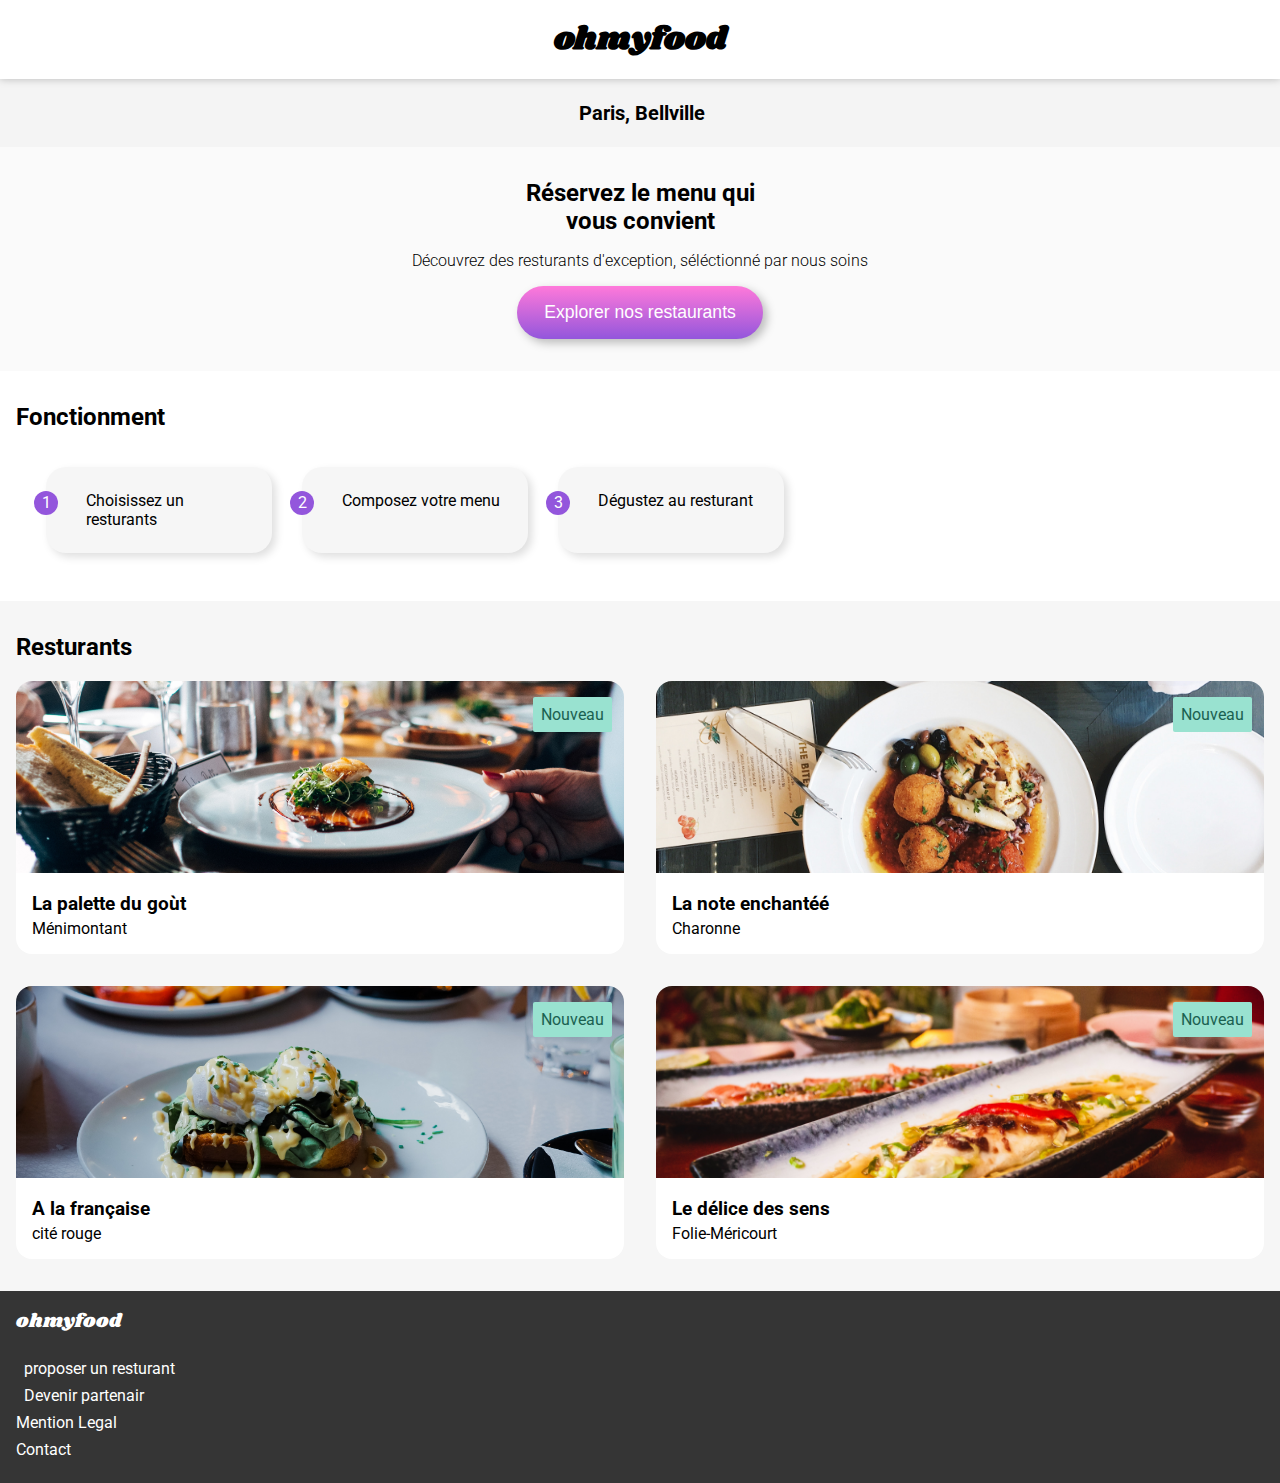
==== commit 42c549aa: "validation" ====
--- a/index.html
+++ b/index.html
@@ -34,7 +34,7 @@
         <div class="container">
             <!--fonctionment-->
             <h2>Fonctionment</h2>
-                <div classs="animation">
+                <div class="animation">
                     <ol class="ol-list">
                         <li class="li-list">
                             <i class="fas fa-mobile-alt i-icon" aria-hidden="true"></i> 
@@ -73,7 +73,7 @@
                                 </div>
                             </footer>
                         </a>
-                        <a class="card" href="#">
+                        <a class="card" href="La note enchantée.html">
                             <img src="image/stil-u2Lp8tXIcjw-unsplash.jpg" alt class="card-img">
                             <span class="new">Nouveau</span> 
                             <footer class="card-footer">
@@ -87,7 +87,7 @@
                                 </div>
                             </footer>
                         </a>
-                        <a class="card" href="#">
+                        <a class="card" href="A la française.html">
                             <img src="image/toa-heftiba-DQKerTsQwi0-unsplash.jpg" alt class="card-img">
                             <span class="new">Nouveau</span> 
                             <footer class="card-footer">
@@ -134,12 +134,14 @@
                         Devenir partenair
                     </a>
                 </li>
+                <li class="footer-li">
                     <a class="footer-link" href="#">
-                <li class="footer-li">Mention Legal</li>
+                        Mention Legal
                     </a>
-                    <a class="footer-link" href="mailto:contact@ohmyfood.com">
-                <li class="footer-li">Contact</li>
-                    </a>
+                </li>
+                <li class="footer-li">
+                    <a class="footer-link" href="mailto:contact@ohmyfood.com">Contact</a>
+                </li>
             </ul>
         </div>
         </footer>
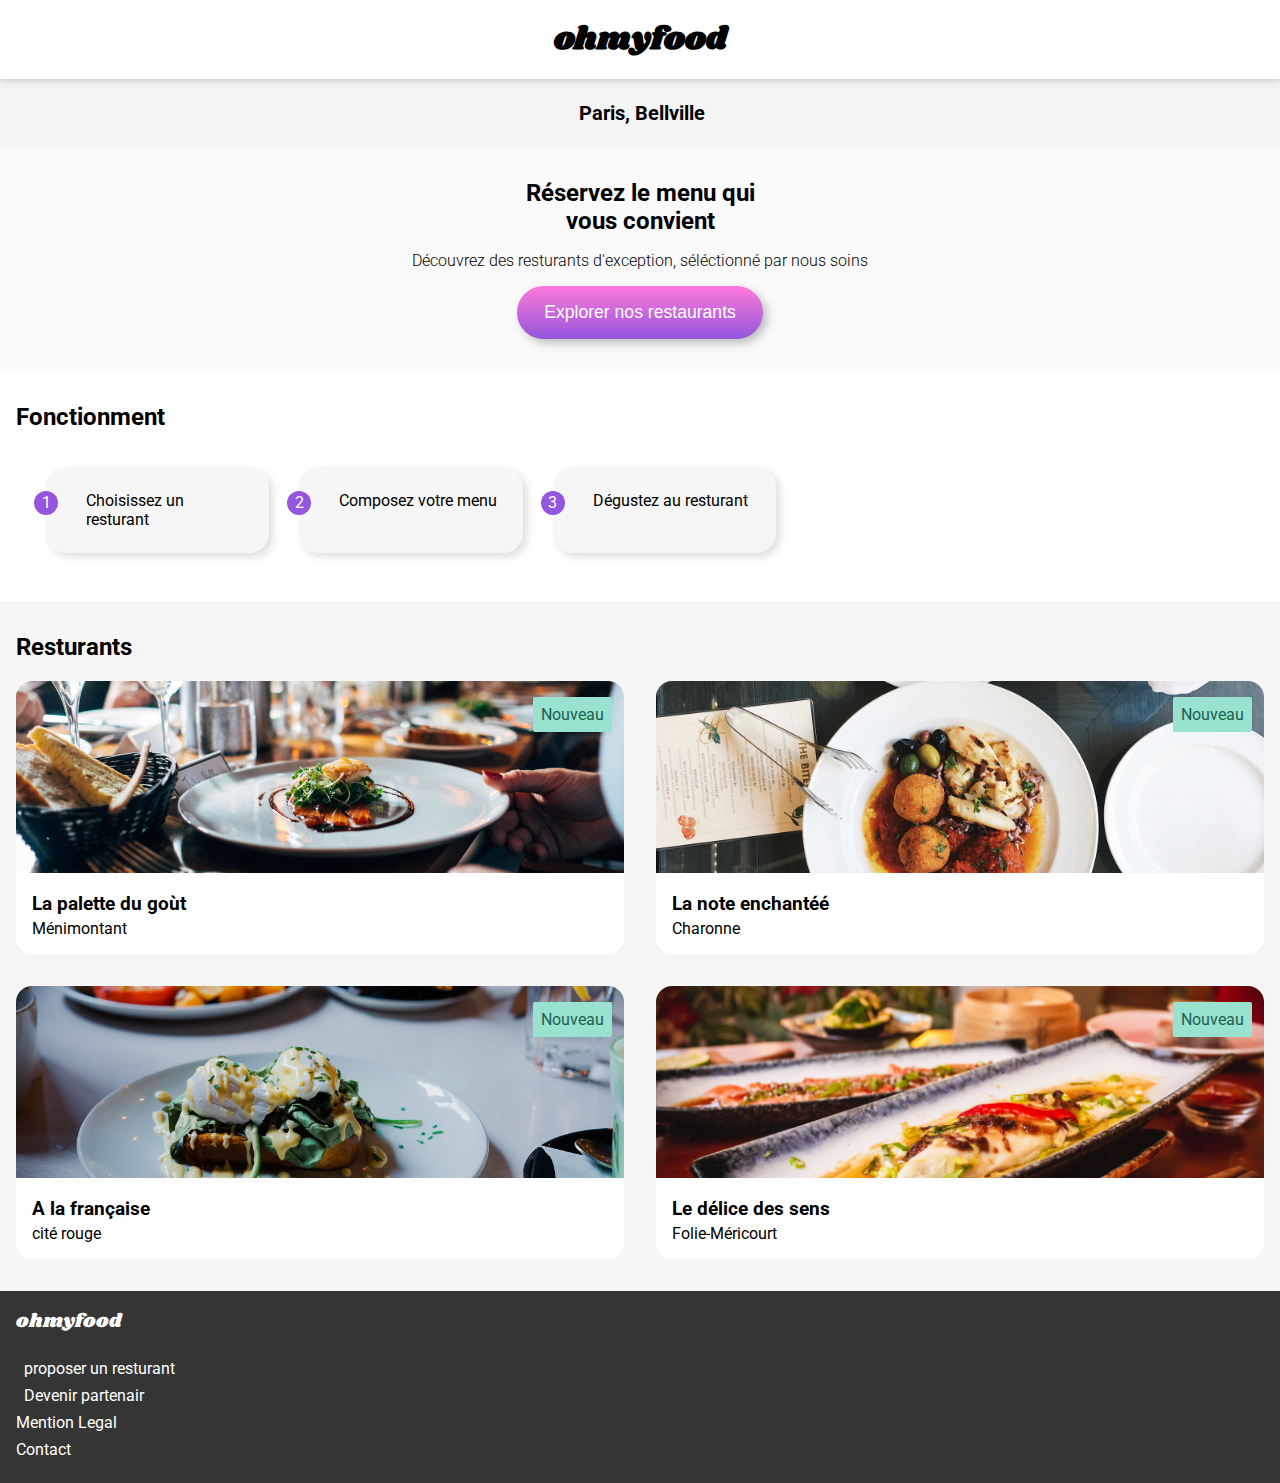
==== commit c4b9a9bd: "Update index.html" ====
--- a/index.html
+++ b/index.html
@@ -38,7 +38,7 @@
                     <ol class="ol-list">
                         <li class="li-list">
                             <i class="fas fa-mobile-alt i-icon" aria-hidden="true"></i> 
-                            <span class="span-hovers">Choisissez un resturants</span>
+                            <span class="span-hovers">Choisissez un resturant</span>
                         </li>
                         <li class="li-list" >
                             <i class="fas fa-list-ul i-icon"></i> 
@@ -52,14 +52,13 @@
                 </div>
         </div>
     </section>
-
-   
+    <!--resto-->
     <main>
         <section class="restaurants">
             <div class="container">
                 <h2>Resturants</h2>
                 <div  class="cards">
-                        <a class="card" href="palette du gout.html">
+                        <a class="card" href="palette-du-gout.html">
                         <img src="image/jay-wennington-N_Y88TWmGwA-unsplash.jpg" alt class="card-img">
                         <span class="new">Nouveau</span>
                             <footer class="card-footer">
@@ -73,7 +72,7 @@
                                 </div>
                             </footer>
                         </a>
-                        <a class="card" href="La note enchantée.html">
+                        <a class="card" href="La-not-enchantée.html">
                             <img src="image/stil-u2Lp8tXIcjw-unsplash.jpg" alt class="card-img">
                             <span class="new">Nouveau</span> 
                             <footer class="card-footer">
@@ -87,7 +86,7 @@
                                 </div>
                             </footer>
                         </a>
-                        <a class="card" href="A la française.html">
+                        <a class="card" href="A-la-française.html">
                             <img src="image/toa-heftiba-DQKerTsQwi0-unsplash.jpg" alt class="card-img">
                             <span class="new">Nouveau</span> 
                             <footer class="card-footer">
@@ -101,7 +100,7 @@
                                 </div>
                             </footer>
                         </a>
-                        <a class="card" href="#">
+                        <a class="card" href="Le-délice-des-sens.html">
                             <img src="image/louis-hansel-shotsoflouis-qNBGVyOCY8Q-unsplash.jpg" alt class="card-img">
                             <span class="new">Nouveau</span> 
                             <footer class="card-footer">
@@ -145,5 +144,12 @@
             </ul>
         </div>
         </footer>
+        <!--spiiner-->
+        <div class="containers"> <!--background-cover-->
+            <div class="spinner-frame"> <!--surronding-loader-->
+                <div class="spinner-cover"></div> <!--middel-cover-->
+                <div class="spinner-bar"></div> <!--turning-loader-->
+            </div>
+        </div>
 </body>
-</html>+</html>
